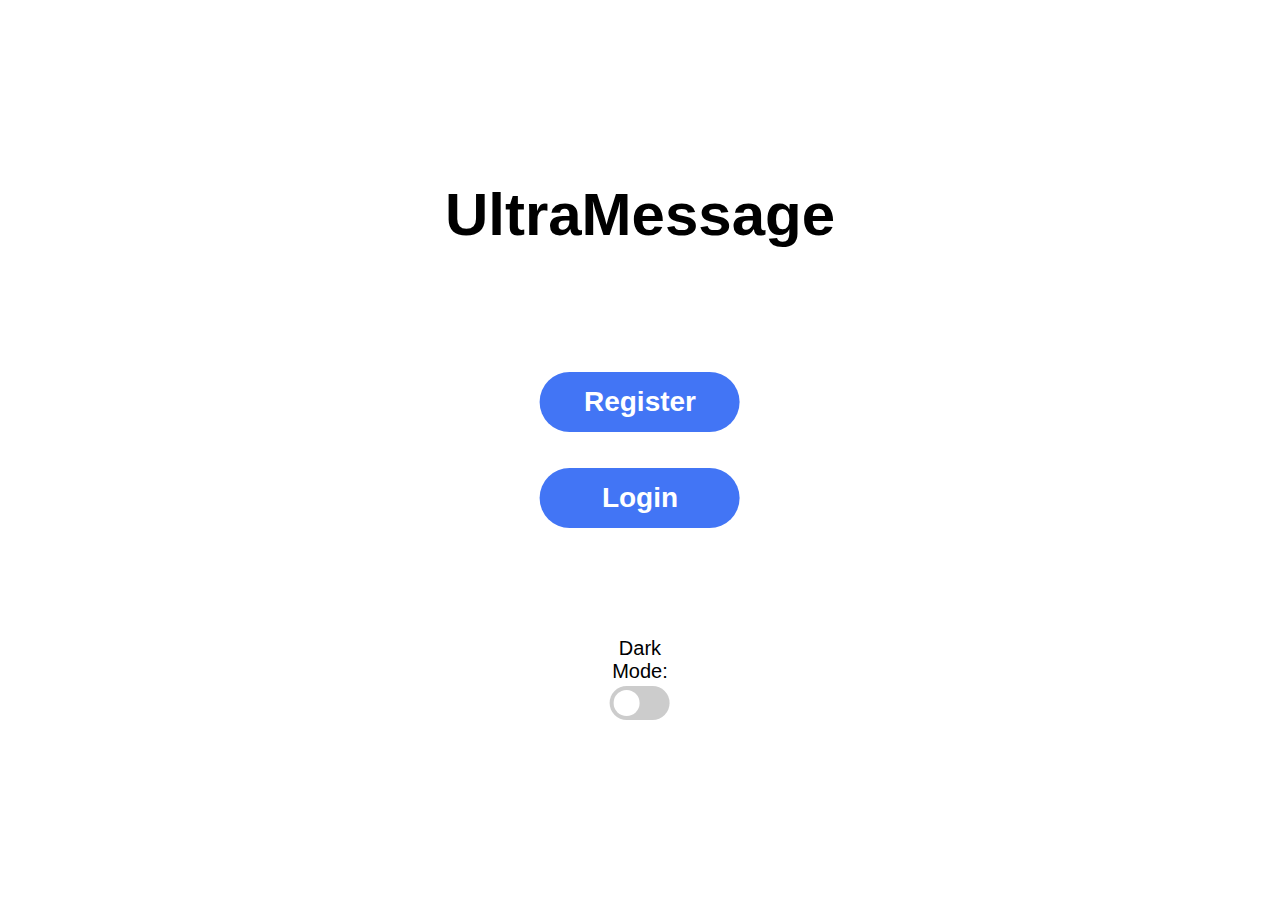
==== src/index.html @ abe70fb3 "Add files via upload" ====
<!DOCTYPE html>

<html lang="en">
	<head>
		<meta charset="UTF-8">
		<title>UltraMessage</title>
		<link rel="stylesheet" href="css/indexStyles.css">
		
	</head>
	<body id="mainBody">
		<div id="mainDIV">
			<div id="centreItemsDIV">
				<div id="ultraLabelDIV">
					<label id="mainTitle">UltraMessage</label>
				</div>
				<div id="buttonCentreDIV">
					<button id="signUpButton" class="screenButton" onclick="signUp()">Register</button>
					<br><br><br>
					<button id="signInButton" class="screenButton" onclick="signIn()">Login</button>
				</div>
				<div id="themeToggleDIV">
					<div id="textDIV">
						<label id="darkModeSwitch">Dark Mode:</label>
					</div>
					<br><br><br>
					<label class="switch">
					  	<input type="checkbox" onclick="checkMode()" value="off" id="themeCheckbox">
					  	<span class="slider round" id="mainSlider"></span>
					</label>
				</div>
			</div>
		</div>
		<script src="js/indexMain.js"></script>

		<script>
			setupCanvas();
		</script>
	</body>
</html>
---- src/css/indexStyles.css ----
body{              
	background-image: url(https://images.hdqwalls.com/download/city-4k-buildings-skyscraper-view-l3-1920x1080.jpg);
	background-repeat: no-repeat;
	background-position: center;
	background-attachment: fixed;
	background-size: cover;
	background-color: rgb(255, 255, 255);
}
.switch {
	position: relative;
	display: inline-block;
	width: 60px;
	height: 34px;
}
.switch input {
    opacity: 0;
    width: 0;
    height: 0;
}

/* The slider */
.slider {
    position: absolute;
    cursor: pointer;
    top: 0;
    left: 0;
    right: 0;
    bottom: 0;
    background-color: #ccc;
    -webkit-transition: .4s;
    transition: .4s;
}

.slider:before {
    position: absolute;
    content: "";
    height: 26px;
    width: 26px;
    left: 4px;
    bottom: 4px;
    background-color: white;
    -webkit-transition: .4s;
    transition: .4s;
}

input:checked + .slider {
    background-color: rgb(66, 117, 245);
}

input:focus + .slider {
    box-shadow: 0 0 1px rgb(66, 117, 245);
}

input:checked + .slider:before {
    -webkit-transform: translateX(26px);
    -ms-transform: translateX(26px);
    transform: translateX(26px);
}

/* Rounded sliders */
.slider.round {
    border-radius: 34px;
}

.slider.round:before {
    border-radius: 50%;
}



#textDIV{
	position: absolute;
	top: 5px;
}

#darkModeSwitch{
	font-family: "SF Pro Text","SF Pro Icons","Helvetica Neue","Helvetica","Arial",sans-serif;
	font-size: 20px;
	color: rgb(0, 0, 0);
}


#themeToggleDIV{
	display: inline-block;
	text-align: center;
	position: absolute;
	bottom: 30px;
    left: 50%;
    margin-right: -50%;
    transform: translate(-50%, 0%);
}
#mainTitle{
	font-family: "SF Pro Text","SF Pro Icons","Helvetica Neue","Helvetica","Arial",sans-serif;
	color: rgb(0, 0, 0);
	font-weight: bold;
	position: absolute;
	top: 30px;
    left: 50%;
    margin-right: -50%;
    transform: translate(-50%, 0%);
    font-size: 60px;
}
#centreItemsDIV{
	border-radius: 45px;
	background: rgb(255, 255, 255);
	position: absolute;
	top: 50%;
    left: 50%;
    margin-right: -50%;
    transform: translate(-50%, -50%);
    height: 600px;
    width: 46%;
}
#buttonCentreDIV{
	position: absolute;
	top: 50%;
    left: 50%;
    margin-right: -50%;
    transform: translate(-50%, -50%);
}	

.screenButton{
	font-weight: bold;
	outline: none;
	border: none;
	padding: 10px;
	border-radius: 45px;
	width: 200px;
	height: 60px;
	background-color: rgb(66, 117, 245);
	color: rgb(255, 255, 255);
	font-family: "SF Pro Text","SF Pro Icons","Helvetica Neue","Helvetica","Arial",sans-serif;
	font-size: 28px;
}
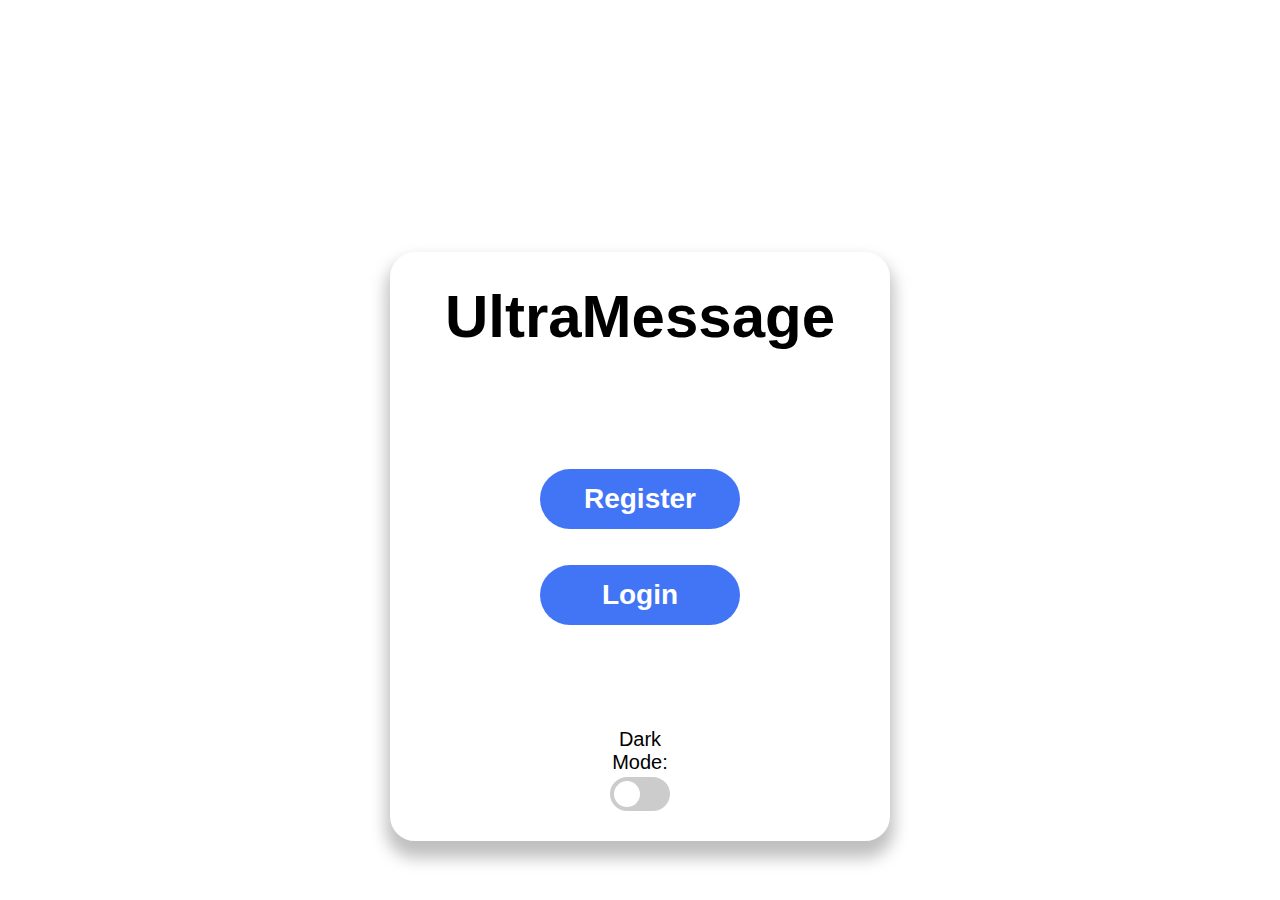
==== commit e0d047d3: "Added Blured BG see desc for more" ====
--- a/src/index.html
+++ b/src/index.html
@@ -8,6 +8,7 @@
 		
 	</head>
 	<body id="mainBody">
+		<div class="bg-img"></div>
 		<div id="mainDIV">
 			<div id="centreItemsDIV">
 				<div id="ultraLabelDIV">
--- a/src/css/indexStyles.css
+++ b/src/css/indexStyles.css
@@ -1,11 +1,21 @@
-body{              
-	background-image: url(https://images.hdqwalls.com/download/city-4k-buildings-skyscraper-view-l3-1920x1080.jpg);
+body, html{              
+    height: 100%;
+    margin: 0px;
+    padding: 0px;
+}
+
+.bg-img{
+    background-image: url(https://images.hdqwalls.com/download/city-4k-buildings-skyscraper-view-l3-1920x1080.jpg);
 	background-repeat: no-repeat;
 	background-position: center;
-	background-attachment: fixed;
-	background-size: cover;
-	background-color: rgb(255, 255, 255);
+    /* background-size: 120%; */
+    
+    filter: blur(4px);
+    -webkit-filter: blur(4px);
+    height: 100%;
+
 }
+
 .switch {
 	position: relative;
 	display: inline-block;
@@ -101,15 +111,16 @@
     font-size: 60px;
 }
 #centreItemsDIV{
-	border-radius: 45px;
-	background: rgb(255, 255, 255);
-	position: absolute;
-	top: 50%;
+    position: absolute;
+	/* top: 50%; */
     left: 50%;
-    margin-right: -50%;
-    transform: translate(-50%, -50%);
-    height: 600px;
-    width: 46%;
+    transform: translate(-50%, -110%);
+    height: 589px;
+    width: 500px;
+
+    background: #FFFFFF;
+    box-shadow: 0px 12px 16px 4px rgba(0, 0, 0, 0.25);
+    border-radius: 25px;
 }
 #buttonCentreDIV{
 	position: absolute;
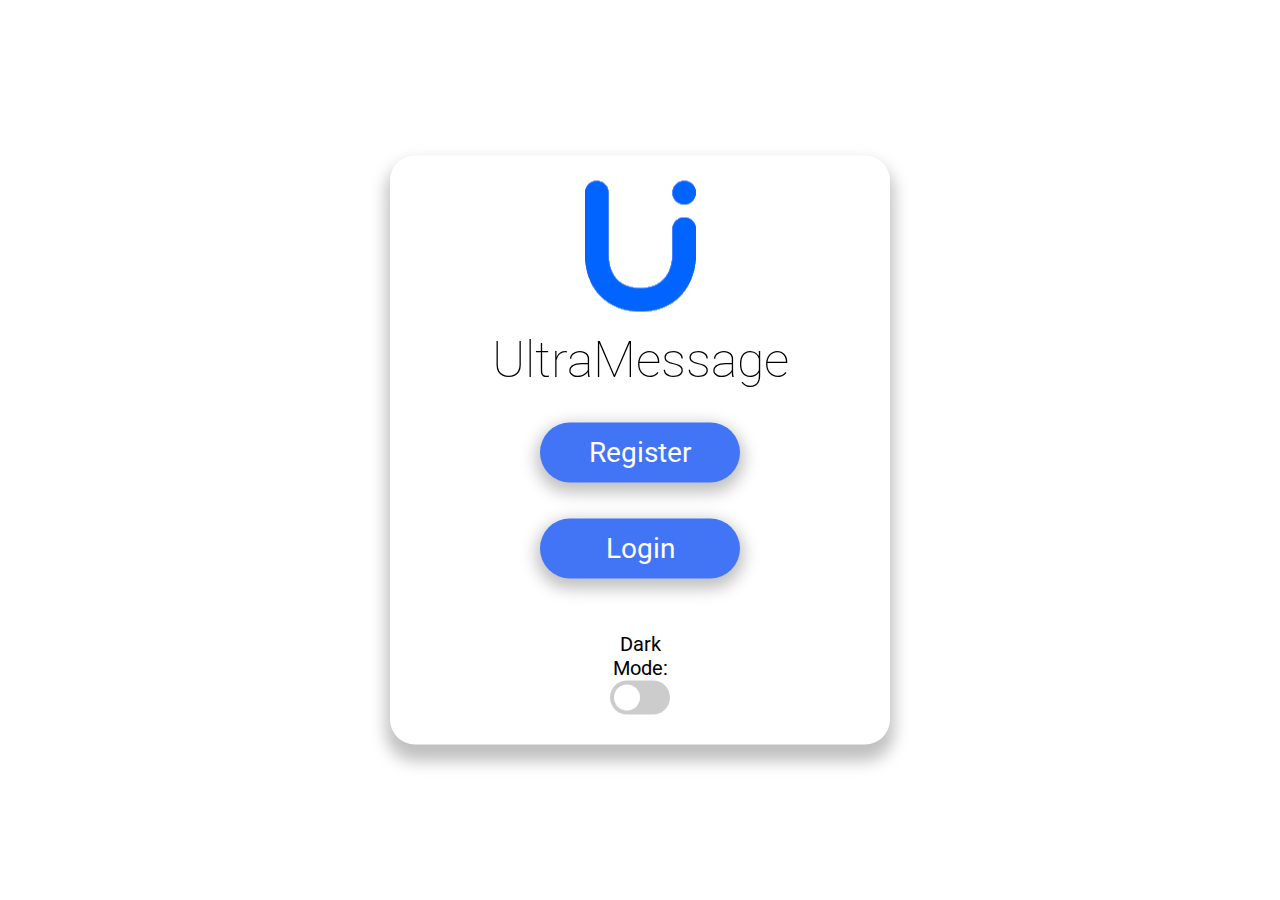
==== commit 07690f4a: "Added Icon and fixed buttons" ====
--- a/src/index.html
+++ b/src/index.html
@@ -11,6 +11,7 @@
 		<div class="bg-img"></div>
 		<div id="mainDIV">
 			<div id="centreItemsDIV">
+				<image src="images/logo.png" class="icon"></image>
 				<div id="ultraLabelDIV">
 					<label id="mainTitle">UltraMessage</label>
 				</div>
--- a/src/css/indexStyles.css
+++ b/src/css/indexStyles.css
@@ -1,3 +1,5 @@
+@import url('https://fonts.googleapis.com/css2?family=Roboto:wght@100;300;400&display=swap');
+
 body, html{              
     height: 100%;
     margin: 0px;
@@ -84,7 +86,7 @@
 }
 
 #darkModeSwitch{
-	font-family: "SF Pro Text","SF Pro Icons","Helvetica Neue","Helvetica","Arial",sans-serif;
+    font-family: "Roboto","SF Pro Icons","Helvetica Neue","Helvetica","Arial",sans-serif;
 	font-size: 20px;
 	color: rgb(0, 0, 0);
 }
@@ -100,21 +102,21 @@
     transform: translate(-50%, 0%);
 }
 #mainTitle{
-	font-family: "SF Pro Text","SF Pro Icons","Helvetica Neue","Helvetica","Arial",sans-serif;
+    font-family: "Roboto","SF Pro Icons","Helvetica Neue","Helvetica","Arial",sans-serif;
 	color: rgb(0, 0, 0);
-	font-weight: bold;
+	font-weight: lighter;
 	position: absolute;
-	top: 30px;
+	top: 175px;
     left: 50%;
     margin-right: -50%;
     transform: translate(-50%, 0%);
-    font-size: 60px;
+    font-size: 50px;
 }
 #centreItemsDIV{
     position: absolute;
-	/* top: 50%; */
+	top: 50%;
     left: 50%;
-    transform: translate(-50%, -110%);
+    transform: translate(-50%, -50%);
     height: 589px;
     width: 500px;
 
@@ -124,22 +126,29 @@
 }
 #buttonCentreDIV{
 	position: absolute;
-	top: 50%;
+	top: calc(50% + 50px);
     left: 50%;
     margin-right: -50%;
     transform: translate(-50%, -50%);
 }	
 
 .screenButton{
-	font-weight: bold;
-	outline: none;
-	border: none;
 	padding: 10px;
-	border-radius: 45px;
 	width: 200px;
 	height: 60px;
 	background-color: rgb(66, 117, 245);
 	color: rgb(255, 255, 255);
-	font-family: "SF Pro Text","SF Pro Icons","Helvetica Neue","Helvetica","Arial",sans-serif;
-	font-size: 28px;
+	font-family: "Roboto","SF Pro Icons","Helvetica Neue","Helvetica","Arial",sans-serif;
+    font-size: 28px;
+    font-weight: normal;
+    box-shadow: 0px 6px 16px 4px rgba(0, 0, 0, 0.25);
+    border-radius: 100px;
+    border: none;
+}
+
+.icon{
+    position: absolute;
+    /* transform: translate(-100%, -100%); */
+    top: -30px;
+    left: 100px
 }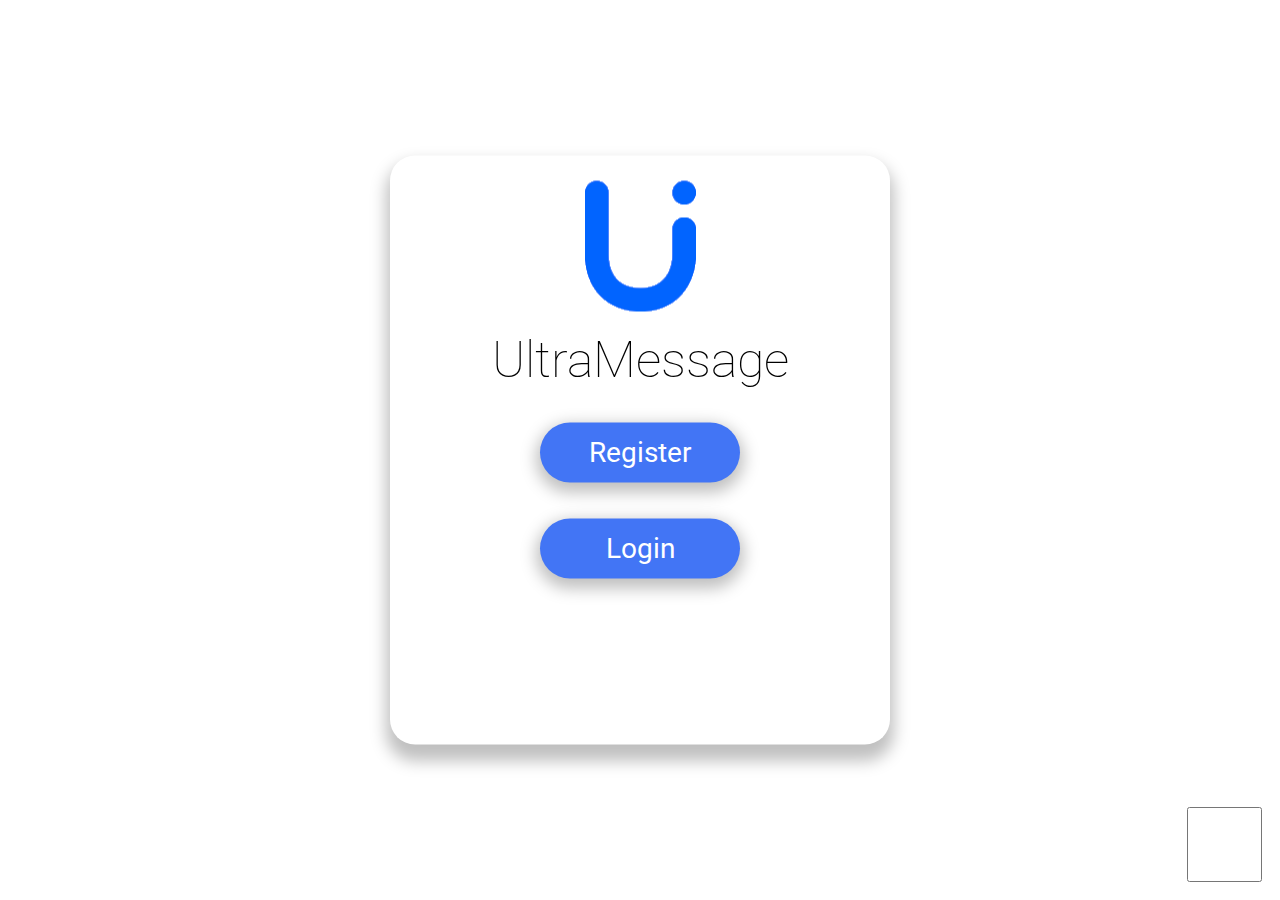
==== commit 53fb2aa1: "Remade Dark mode and started on switcher" ====
--- a/src/index.html
+++ b/src/index.html
@@ -20,7 +20,7 @@
 					<br><br><br>
 					<button id="signInButton" class="screenButton" onclick="signIn()">Login</button>
 				</div>
-				<div id="themeToggleDIV">
+				<!-- <div id="themeToggleDIV">
 					<div id="textDIV">
 						<label id="darkModeSwitch">Dark Mode:</label>
 					</div>
@@ -29,8 +29,10 @@
 					  	<input type="checkbox" onclick="checkMode()" value="off" id="themeCheckbox">
 					  	<span class="slider round" id="mainSlider"></span>
 					</label>
-				</div>
+				</div> -->
 			</div>
+		
+			<input type="checkbox" onclick="toggleTheme()" value="off" id="theme-switcher">
 		</div>
 		<script src="js/indexMain.js"></script>
 
--- a/src/css/indexStyles.css
+++ b/src/css/indexStyles.css
@@ -1,6 +1,19 @@
 @import url('https://fonts.googleapis.com/css2?family=Roboto:wght@100;300;400&display=swap');
 
-body, html{              
+.theme-light {
+    --color-primary: #4275f5;
+    --color-secondary: #ffffff;
+    --font-color: #000000;
+ }.theme-dark {
+    --color-primary: #4275f5;
+    --color-secondary: #243133;
+    --font-color: #ffffff;
+ }
+
+
+
+
+body, html{
     height: 100%;
     margin: 0px;
     padding: 0px;
@@ -103,7 +116,7 @@
 }
 #mainTitle{
     font-family: "Roboto","SF Pro Icons","Helvetica Neue","Helvetica","Arial",sans-serif;
-	color: rgb(0, 0, 0);
+	color: var(--font-color);
 	font-weight: lighter;
 	position: absolute;
 	top: 175px;
@@ -120,7 +133,7 @@
     height: 589px;
     width: 500px;
 
-    background: #FFFFFF;
+    background: var(--color-secondary);
     box-shadow: 0px 12px 16px 4px rgba(0, 0, 0, 0.25);
     border-radius: 25px;
 }
@@ -136,14 +149,15 @@
 	padding: 10px;
 	width: 200px;
 	height: 60px;
-	background-color: rgb(66, 117, 245);
-	color: rgb(255, 255, 255);
+	background-color: var(--color-primary);
+	color: var(--color-secondary);
 	font-family: "Roboto","SF Pro Icons","Helvetica Neue","Helvetica","Arial",sans-serif;
     font-size: 28px;
     font-weight: normal;
     box-shadow: 0px 6px 16px 4px rgba(0, 0, 0, 0.25);
     border-radius: 100px;
     border: none;
+    color: #ffffff;
 }
 
 .icon{
@@ -151,4 +165,16 @@
     /* transform: translate(-100%, -100%); */
     top: -30px;
     left: 100px
+}
+
+#theme-switcher{
+    border: none;
+    position: fixed;
+    width: 75px;
+    height: 75px;
+    border-radius: 50%;
+    background-color: var(--color-secondary);
+    bottom: 15px;
+    right: 15px;
+    z-index: 9999;
 }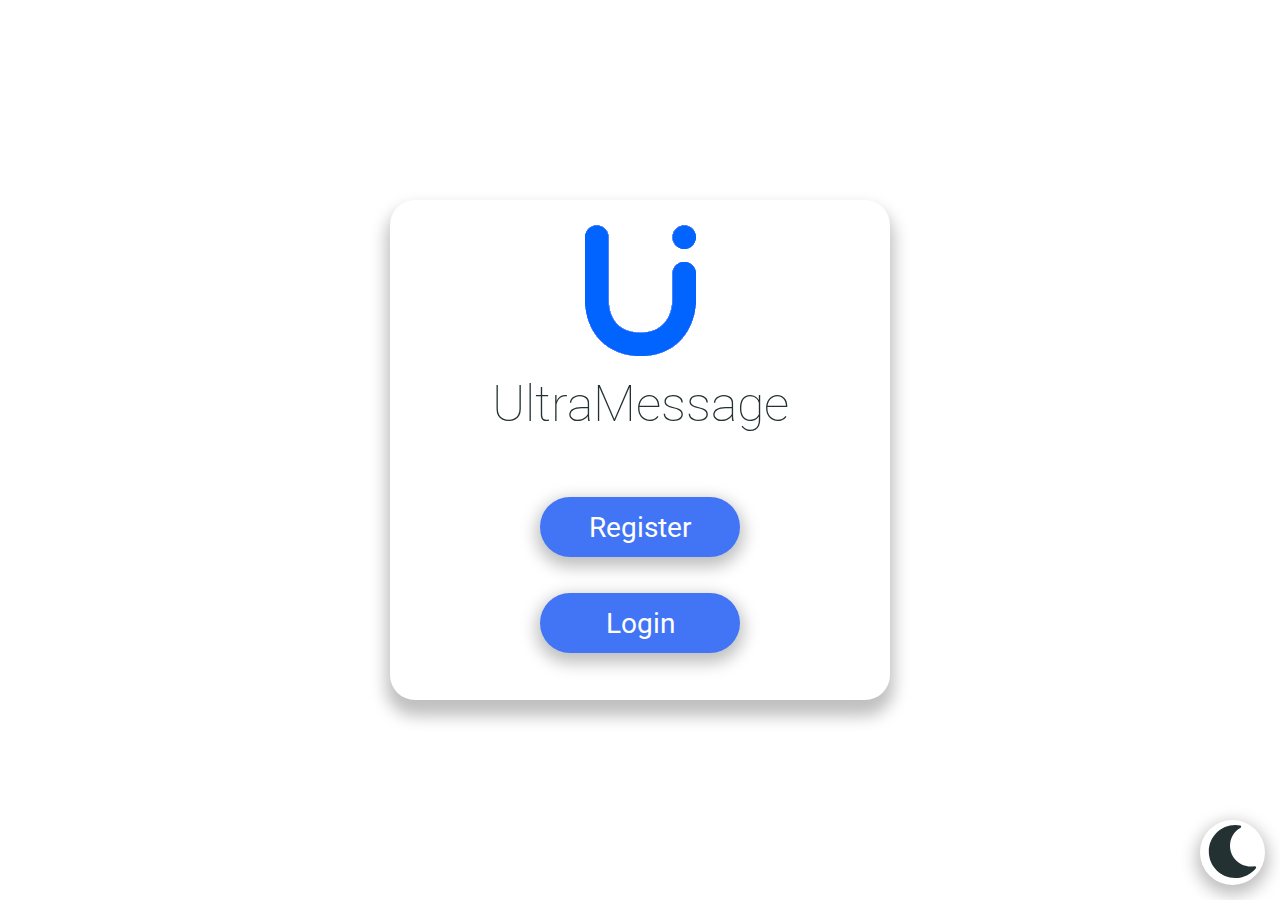
==== commit 6693f9eb: "Finished theme switcher" ====
--- a/src/index.html
+++ b/src/index.html
@@ -32,7 +32,7 @@
 				</div> -->
 			</div>
 		
-			<input type="checkbox" onclick="toggleTheme()" value="off" id="theme-switcher">
+			<button onclick="toggleTheme()" id="theme-switcher"><svg aria-hidden="true" focusable="false" data-prefix="fas" data-icon="moon" class="svg-inline--fa fa-moon fa-w-16" role="img" xmlns="http://www.w3.org/2000/svg" viewBox="0 0 512 512"><path d="M283.211 512c78.962 0 151.079-35.925 198.857-94.792 7.068-8.708-.639-21.43-11.562-19.35-124.203 23.654-238.262-71.576-238.262-196.954 0-72.222 38.662-138.635 101.498-174.394 9.686-5.512 7.25-20.197-3.756-22.23A258.156 258.156 0 0 0 283.211 0c-141.309 0-256 114.511-256 256 0 141.309 114.511 256 256 256z"></path></svg></svg></button>
 		</div>
 		<script src="js/indexMain.js"></script>
 
--- a/src/css/indexStyles.css
+++ b/src/css/indexStyles.css
@@ -3,7 +3,7 @@
 .theme-light {
     --color-primary: #4275f5;
     --color-secondary: #ffffff;
-    --font-color: #000000;
+    --font-color: #243133;
  }.theme-dark {
     --color-primary: #4275f5;
     --color-secondary: #243133;
@@ -17,6 +17,7 @@
     height: 100%;
     margin: 0px;
     padding: 0px;
+    
 }
 
 .bg-img{
@@ -130,16 +131,17 @@
 	top: 50%;
     left: 50%;
     transform: translate(-50%, -50%);
-    height: 589px;
+    height: 500px;
     width: 500px;
 
     background: var(--color-secondary);
     box-shadow: 0px 12px 16px 4px rgba(0, 0, 0, 0.25);
     border-radius: 25px;
+    transition: 0.25s;
 }
 #buttonCentreDIV{
 	position: absolute;
-	top: calc(50% + 50px);
+	top: calc(50% + 125px);
     left: 50%;
     margin-right: -50%;
     transform: translate(-50%, -50%);
@@ -158,6 +160,13 @@
     border-radius: 100px;
     border: none;
     color: #ffffff;
+    cursor: pointer;
+    transition: 0.25s;
+}
+
+.screenButton:hover{
+    box-shadow: none;
+    /* box-shadow: inset 0px 6px 16px 4px rgba(0, 0, 0, 0.02); */
 }
 
 .icon{
@@ -170,11 +179,22 @@
 #theme-switcher{
     border: none;
     position: fixed;
-    width: 75px;
-    height: 75px;
+    width: 65px;
+    height: 65px;
     border-radius: 50%;
-    background-color: var(--color-secondary);
+    background: var(--color-secondary);
     bottom: 15px;
     right: 15px;
     z-index: 9999;
-}+    cursor: pointer;
+    box-shadow: 0px 6px 16px 4px rgba(0, 0, 0, 0.25);
+    transition: 0.25s ease-in-out;
+}
+
+#theme-switcher:hover{
+    box-shadow: none;
+}
+
+#theme-switcher svg{
+    fill: var(--font-color);
+}
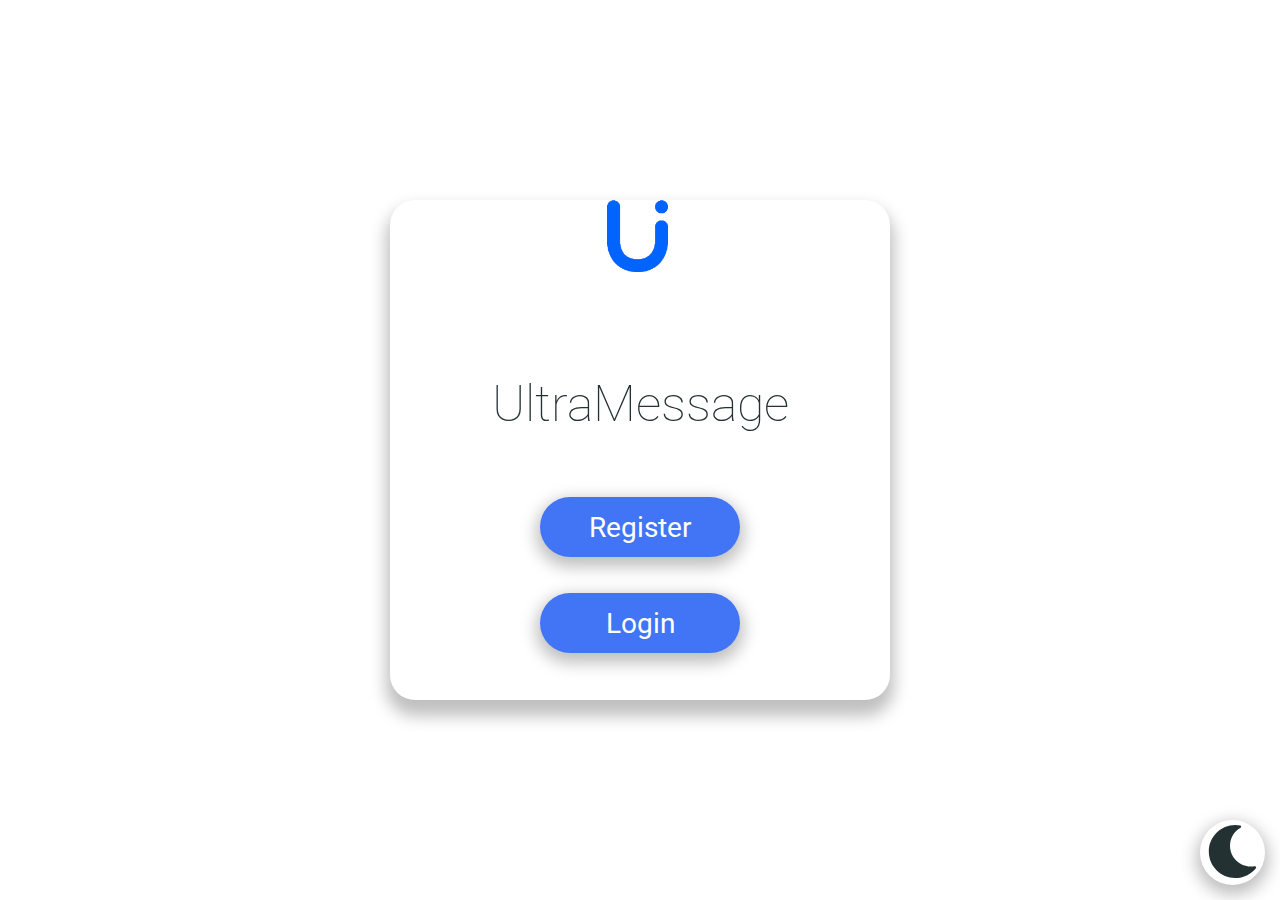
==== commit 1a6b5454: "Small Fixes" ====
--- a/src/index.html
+++ b/src/index.html
@@ -40,4 +40,4 @@
 			setupCanvas();
 		</script>
 	</body>
-</html>+</html>
--- a/src/css/indexStyles.css
+++ b/src/css/indexStyles.css
@@ -10,9 +10,6 @@
     --font-color: #ffffff;
  }
 
-
-
-
 body, html{
     height: 100%;
     margin: 0px;
@@ -29,6 +26,7 @@
     filter: blur(4px);
     -webkit-filter: blur(4px);
     height: 100%;
+    width: auto;
 
 }
 
@@ -92,8 +90,6 @@
     border-radius: 50%;
 }
 
-
-
 #textDIV{
 	position: absolute;
 	top: 5px;
@@ -105,7 +101,6 @@
 	color: rgb(0, 0, 0);
 }
 
-
 #themeToggleDIV{
 	display: inline-block;
 	text-align: center;
@@ -115,6 +110,7 @@
     margin-right: -50%;
     transform: translate(-50%, 0%);
 }
+
 #mainTitle{
     font-family: "Roboto","SF Pro Icons","Helvetica Neue","Helvetica","Arial",sans-serif;
 	color: var(--font-color);
@@ -126,6 +122,7 @@
     transform: translate(-50%, 0%);
     font-size: 50px;
 }
+
 #centreItemsDIV{
     position: absolute;
 	top: 50%;
@@ -139,6 +136,7 @@
     border-radius: 25px;
     transition: 0.25s;
 }
+
 #buttonCentreDIV{
 	position: absolute;
 	top: calc(50% + 125px);
@@ -152,10 +150,12 @@
 	width: 200px;
 	height: 60px;
 	background-color: var(--color-primary);
-	color: var(--color-secondary);
+    color: var(--color-secondary);
+    
 	font-family: "Roboto","SF Pro Icons","Helvetica Neue","Helvetica","Arial",sans-serif;
     font-size: 28px;
     font-weight: normal;
+    
     box-shadow: 0px 6px 16px 4px rgba(0, 0, 0, 0.25);
     border-radius: 100px;
     border: none;
@@ -173,7 +173,9 @@
     position: absolute;
     /* transform: translate(-100%, -100%); */
     top: -30px;
-    left: 100px
+    left: 165px;
+    width: 175px;
+    height: auto;
 }
 
 #theme-switcher{
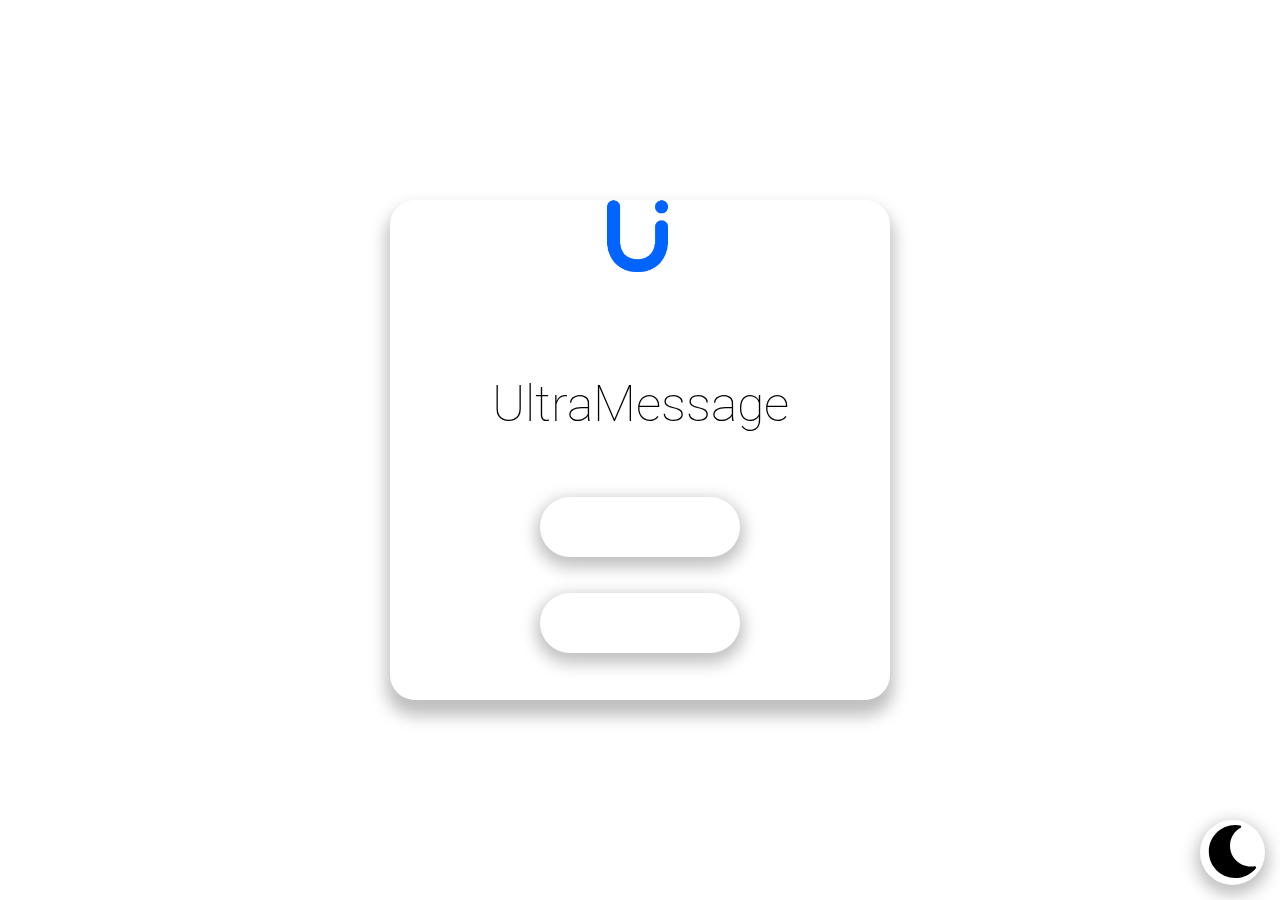
==== commit c11a36e0: "Added some base styling and templates" ====
--- a/src/index.html
+++ b/src/index.html
@@ -4,6 +4,7 @@
 	<head>
 		<meta charset="UTF-8">
 		<title>UltraMessage</title>
+		<link rel="stylesheet" href="css/baseStyling.css">
 		<link rel="stylesheet" href="css/indexStyles.css">
 		
 	</head>
--- a/src/css/baseStyling.css
+++ b/src/css/baseStyling.css
@@ -0,0 +1,82 @@
+@import url('https://fonts.googleapis.com/css2?family=Roboto:wght@100;300;400&display=swap');
+
+.theme-light {
+    --color-primary: #4275f5;
+    --color-secondary: #ffffff;
+    --font-color: #262020;
+ }.theme-dark {
+    --color-primary: #4275f5;
+    --color-secondary: #262020;
+    --font-color: #ffffff;
+ }
+
+body, html{
+    height: 100%;
+    margin: 0px;
+    padding: 0px;
+
+    background-color: var(--color-secondary);
+    
+}
+
+.bg-img{
+    background-image: url(https://images.hdqwalls.com/download/city-4k-buildings-skyscraper-view-l3-1920x1080.jpg);
+	background-repeat: no-repeat;
+	background-position: center;
+    /* background-size: 120%; */
+    
+    filter: blur(4px);
+    -webkit-filter: blur(4px);
+    height: 100%;
+    width: auto;
+
+}
+
+.screenButton{
+	padding: 10px;
+	width: 200px;
+	height: 60px;
+    outline: none;
+	background-color: var(--color-primary);
+    color: var(--color-secondary);
+    
+	font-family: "Roboto","SF Pro Icons","Helvetica Neue","Helvetica","Arial",sans-serif;
+    font-size: 28px;
+    font-weight: normal;
+    
+    box-shadow: 0px 6px 16px 4px rgba(0, 0, 0, 0.25);
+    border-radius: 100px;
+    border: none;
+    color: #ffffff;
+    cursor: pointer;
+    transition: 0.25s;
+}
+
+.screenButton:hover{
+    box-shadow: none;
+    /* box-shadow: inset 0px 6px 16px 4px rgba(0, 0, 0, 0.02); */
+}
+
+#theme-switcher{
+    border: none;
+    position: fixed;
+    width: 65px;
+    height: 65px;
+    border-radius: 50%;
+    background: var(--color-secondary);
+    bottom: 15px;
+    outline: none;
+    right: 15px;
+    z-index: 9999;
+    cursor: pointer;
+    box-shadow: 0px 6px 16px 4px rgba(0, 0, 0, 0.25);
+    transition: 0.25s ease-in-out;
+}
+
+#theme-switcher:hover{
+    box-shadow: none;
+}
+
+#theme-switcher svg{
+    fill: var(--font-color);
+}
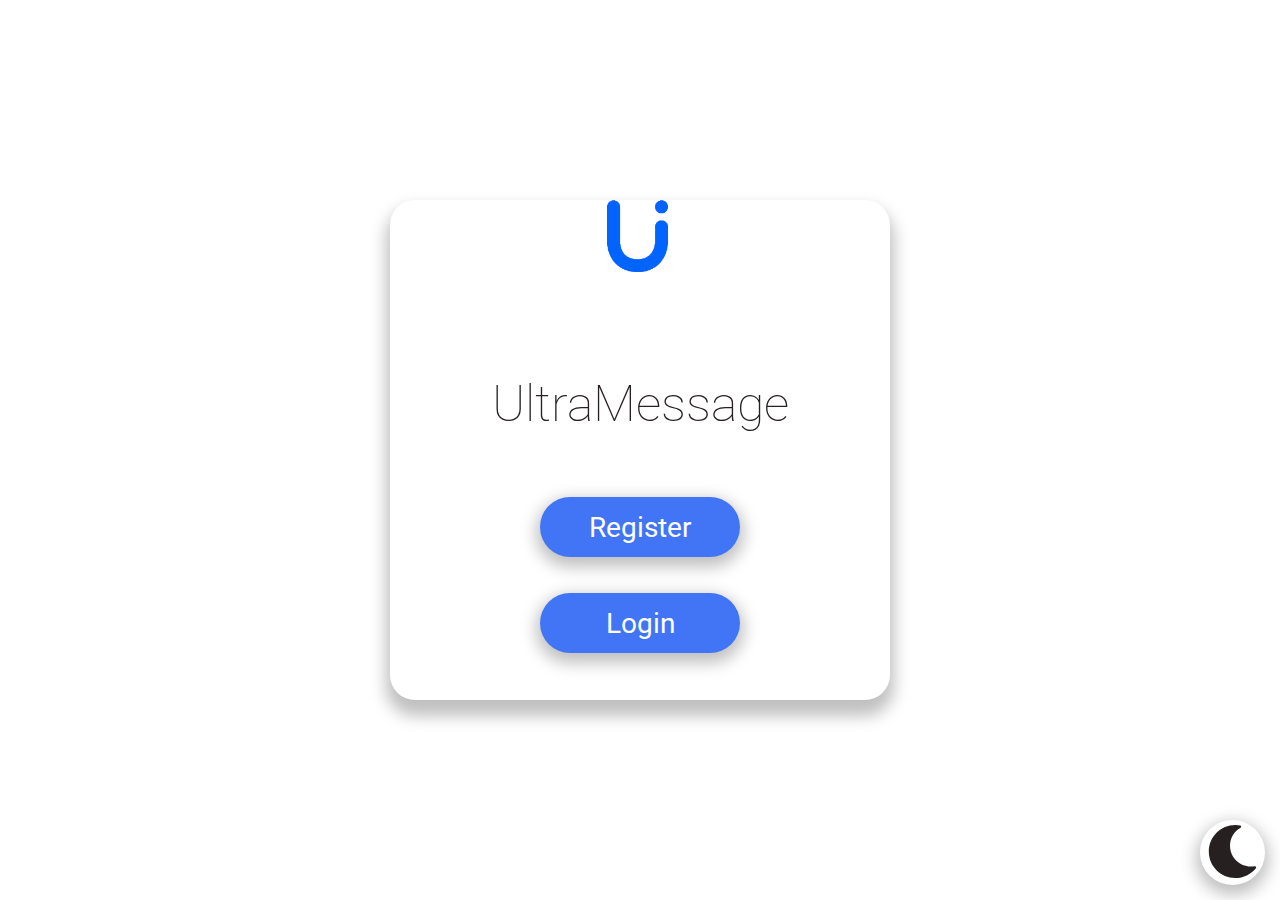
==== commit eafe447b: "Fixed Buttons" ====
--- a/src/index.html
+++ b/src/index.html
@@ -11,30 +11,21 @@
 	<body id="mainBody">
 		<div class="bg-img"></div>
 		<div id="mainDIV">
-			<div id="centreItemsDIV">
+			<div id="content-box">
 				<image src="images/logo.png" class="icon"></image>
 				<div id="ultraLabelDIV">
-					<label id="mainTitle">UltraMessage</label>
+					<label class="title-text">UltraMessage</label>
 				</div>
 				<div id="buttonCentreDIV">
-					<button id="signUpButton" class="screenButton" onclick="signUp()">Register</button>
+					<button id="signUpButton" class="button" onclick="signUp()">Register</button>
 					<br><br><br>
-					<button id="signInButton" class="screenButton" onclick="signIn()">Login</button>
+					<button id="signInButton" class="button" onclick="signIn()">Login</button>
 				</div>
-				<!-- <div id="themeToggleDIV">
-					<div id="textDIV">
-						<label id="darkModeSwitch">Dark Mode:</label>
-					</div>
-					<br><br><br>
-					<label class="switch">
-					  	<input type="checkbox" onclick="checkMode()" value="off" id="themeCheckbox">
-					  	<span class="slider round" id="mainSlider"></span>
-					</label>
-				</div> -->
 			</div>
 		
-			<button onclick="toggleTheme()" id="theme-switcher"><svg aria-hidden="true" focusable="false" data-prefix="fas" data-icon="moon" class="svg-inline--fa fa-moon fa-w-16" role="img" xmlns="http://www.w3.org/2000/svg" viewBox="0 0 512 512"><path d="M283.211 512c78.962 0 151.079-35.925 198.857-94.792 7.068-8.708-.639-21.43-11.562-19.35-124.203 23.654-238.262-71.576-238.262-196.954 0-72.222 38.662-138.635 101.498-174.394 9.686-5.512 7.25-20.197-3.756-22.23A258.156 258.156 0 0 0 283.211 0c-141.309 0-256 114.511-256 256 0 141.309 114.511 256 256 256z"></path></svg></svg></button>
+			<button onclick="toggleTheme()" class="circular-button theme-switcher"><svg aria-hidden="true" focusable="false" data-prefix="fas" data-icon="moon" class="svg-inline--fa fa-moon fa-w-16" role="img" xmlns="http://www.w3.org/2000/svg" viewBox="0 0 512 512"><path d="M283.211 512c78.962 0 151.079-35.925 198.857-94.792 7.068-8.708-.639-21.43-11.562-19.35-124.203 23.654-238.262-71.576-238.262-196.954 0-72.222 38.662-138.635 101.498-174.394 9.686-5.512 7.25-20.197-3.756-22.23A258.156 258.156 0 0 0 283.211 0c-141.309 0-256 114.511-256 256 0 141.309 114.511 256 256 256z"></path></svg></svg></button>
 		</div>
+		<script src="js/base.js"></script>
 		<script src="js/indexMain.js"></script>
 
 		<script>
--- a/src/css/baseStyling.css
+++ b/src/css/baseStyling.css
@@ -32,7 +32,7 @@
 
 }
 
-.screenButton{
+.button{
 	padding: 10px;
 	width: 200px;
 	height: 60px;
@@ -52,31 +52,62 @@
     transition: 0.25s;
 }
 
-.screenButton:hover{
+.button:hover{
     box-shadow: none;
     /* box-shadow: inset 0px 6px 16px 4px rgba(0, 0, 0, 0.02); */
 }
 
-#theme-switcher{
+.circular-button{
     border: none;
     position: fixed;
     width: 65px;
     height: 65px;
     border-radius: 50%;
     background: var(--color-secondary);
-    bottom: 15px;
-    outline: none;
-    right: 15px;
-    z-index: 9999;
+    
     cursor: pointer;
     box-shadow: 0px 6px 16px 4px rgba(0, 0, 0, 0.25);
     transition: 0.25s ease-in-out;
 }
 
-#theme-switcher:hover{
+.circular-button:hover{
     box-shadow: none;
 }
 
-#theme-switcher svg{
+.circular-button svg{
     fill: var(--font-color);
 }
+
+.theme-switcher{
+    bottom: 15px;
+    outline: none;
+    right: 15px;
+    z-index: 9999;
+}
+
+#content-box{
+    position: absolute;
+	top: 50%;
+    left: 50%;
+    transform: translate(-50%, -50%);
+    height: 500px;
+    width: 500px;
+
+    background: var(--color-secondary);
+    box-shadow: 0px 12px 16px 4px rgba(0, 0, 0, 0.25);
+    border-radius: 25px;
+    transition: 0.25s;
+}
+
+.title-text{
+    font-family: "Roboto","SF Pro Icons","Helvetica Neue","Helvetica","Arial",sans-serif;
+	color: var(--font-color);
+	font-weight: lighter;
+	position: absolute;
+	top: 175px;
+    left: 50%;
+    margin-right: -50%;
+    transform: translate(-50%, 0%);
+    font-size: 50px;
+}
+
--- a/src/css/indexStyles.css
+++ b/src/css/indexStyles.css
@@ -1,140 +1,6 @@
-@import url('https://fonts.googleapis.com/css2?family=Roboto:wght@100;300;400&display=swap');
-
-.theme-light {
-    --color-primary: #4275f5;
-    --color-secondary: #ffffff;
-    --font-color: #243133;
- }.theme-dark {
-    --color-primary: #4275f5;
-    --color-secondary: #243133;
-    --font-color: #ffffff;
- }
-
-body, html{
-    height: 100%;
-    margin: 0px;
-    padding: 0px;
-    
-}
-
-.bg-img{
-    background-image: url(https://images.hdqwalls.com/download/city-4k-buildings-skyscraper-view-l3-1920x1080.jpg);
-	background-repeat: no-repeat;
-	background-position: center;
-    /* background-size: 120%; */
-    
-    filter: blur(4px);
-    -webkit-filter: blur(4px);
-    height: 100%;
-    width: auto;
-
-}
-
-.switch {
-	position: relative;
-	display: inline-block;
-	width: 60px;
-	height: 34px;
-}
-.switch input {
-    opacity: 0;
-    width: 0;
-    height: 0;
-}
-
-/* The slider */
-.slider {
-    position: absolute;
-    cursor: pointer;
-    top: 0;
-    left: 0;
-    right: 0;
-    bottom: 0;
-    background-color: #ccc;
-    -webkit-transition: .4s;
-    transition: .4s;
-}
-
-.slider:before {
-    position: absolute;
-    content: "";
-    height: 26px;
-    width: 26px;
-    left: 4px;
-    bottom: 4px;
-    background-color: white;
-    -webkit-transition: .4s;
-    transition: .4s;
-}
-
-input:checked + .slider {
-    background-color: rgb(66, 117, 245);
-}
-
-input:focus + .slider {
-    box-shadow: 0 0 1px rgb(66, 117, 245);
-}
-
-input:checked + .slider:before {
-    -webkit-transform: translateX(26px);
-    -ms-transform: translateX(26px);
-    transform: translateX(26px);
-}
-
-/* Rounded sliders */
-.slider.round {
-    border-radius: 34px;
-}
-
-.slider.round:before {
-    border-radius: 50%;
-}
-
 #textDIV{
 	position: absolute;
 	top: 5px;
-}
-
-#darkModeSwitch{
-    font-family: "Roboto","SF Pro Icons","Helvetica Neue","Helvetica","Arial",sans-serif;
-	font-size: 20px;
-	color: rgb(0, 0, 0);
-}
-
-#themeToggleDIV{
-	display: inline-block;
-	text-align: center;
-	position: absolute;
-	bottom: 30px;
-    left: 50%;
-    margin-right: -50%;
-    transform: translate(-50%, 0%);
-}
-
-#mainTitle{
-    font-family: "Roboto","SF Pro Icons","Helvetica Neue","Helvetica","Arial",sans-serif;
-	color: var(--font-color);
-	font-weight: lighter;
-	position: absolute;
-	top: 175px;
-    left: 50%;
-    margin-right: -50%;
-    transform: translate(-50%, 0%);
-    font-size: 50px;
-}
-
-#centreItemsDIV{
-    position: absolute;
-	top: 50%;
-    left: 50%;
-    transform: translate(-50%, -50%);
-    height: 500px;
-    width: 500px;
-
-    background: var(--color-secondary);
-    box-shadow: 0px 12px 16px 4px rgba(0, 0, 0, 0.25);
-    border-radius: 25px;
-    transition: 0.25s;
 }
 
 #buttonCentreDIV{
@@ -143,30 +9,6 @@
     left: 50%;
     margin-right: -50%;
     transform: translate(-50%, -50%);
-}	
-
-.screenButton{
-	padding: 10px;
-	width: 200px;
-	height: 60px;
-	background-color: var(--color-primary);
-    color: var(--color-secondary);
-    
-	font-family: "Roboto","SF Pro Icons","Helvetica Neue","Helvetica","Arial",sans-serif;
-    font-size: 28px;
-    font-weight: normal;
-    
-    box-shadow: 0px 6px 16px 4px rgba(0, 0, 0, 0.25);
-    border-radius: 100px;
-    border: none;
-    color: #ffffff;
-    cursor: pointer;
-    transition: 0.25s;
-}
-
-.screenButton:hover{
-    box-shadow: none;
-    /* box-shadow: inset 0px 6px 16px 4px rgba(0, 0, 0, 0.02); */
 }
 
 .icon{
@@ -178,25 +20,3 @@
     height: auto;
 }
 
-#theme-switcher{
-    border: none;
-    position: fixed;
-    width: 65px;
-    height: 65px;
-    border-radius: 50%;
-    background: var(--color-secondary);
-    bottom: 15px;
-    right: 15px;
-    z-index: 9999;
-    cursor: pointer;
-    box-shadow: 0px 6px 16px 4px rgba(0, 0, 0, 0.25);
-    transition: 0.25s ease-in-out;
-}
-
-#theme-switcher:hover{
-    box-shadow: none;
-}
-
-#theme-switcher svg{
-    fill: var(--font-color);
-}
